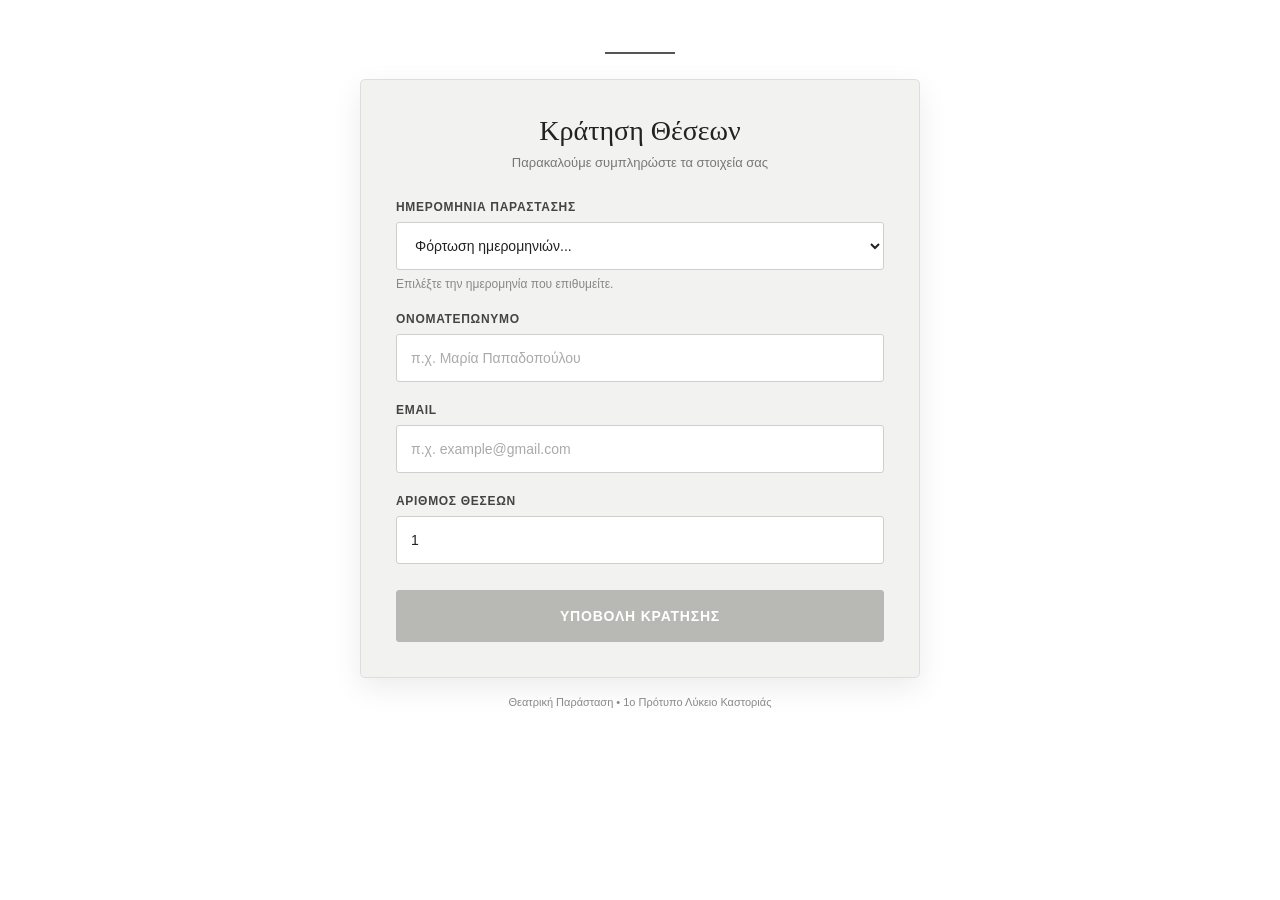
==== Index.html @ ba48df13 "Add files via upload" ====
<!DOCTYPE html>

<html lang="el">

<head>

<meta charset="UTF-8">

<meta name="viewport"
      content="width=device-width, initial-scale=1.0">

<title>Κράτηση Θέσεων</title>


<style>

* {
  box-sizing: border-box;
}


body {

  margin: 0;

  min-height: 100vh;

  font-family:
    Georgia,
    "Times New Roman",
    serif;

  background: #ffffff;

  color: #222;

  padding: 35px 15px;

}


.page {

  width: 100%;

  max-width: 560px;

  margin: 0 auto;

}


/* =========================
   LOGO
   ========================= */

.header {

  text-align: center;

  margin-bottom: 25px;

}


.logo {

  display: block;

  width: auto;

  max-width: 330px;

  max-height: 170px;

  margin: 0 auto 12px auto;

  object-fit: contain;

}


.header-line {

  width: 70px;

  height: 2px;

  background: #555;

  margin: 17px auto 0 auto;

}


/* =========================
   CARD
   ========================= */

.card {

  background: #f2f2f0;

  border: 1px solid #dededb;

  border-radius: 5px;

  padding: 35px;

  box-shadow:
    0 10px 30px rgba(0,0,0,0.08);

}


/* =========================
   TITLE
   ========================= */

h1 {

  text-align: center;

  font-size: 28px;

  font-weight: normal;

  margin: 0 0 8px 0;

  color: #222;

}


.subtitle {

  text-align: center;

  font-family: Arial, sans-serif;

  font-size: 13px;

  color: #777;

  margin-bottom: 30px;

}


/* =========================
   FORM
   ========================= */

.form-group {

  margin-bottom: 21px;

}


label {

  display: block;

  font-family: Arial, sans-serif;

  font-size: 12px;

  font-weight: bold;

  letter-spacing: 0.7px;

  text-transform: uppercase;

  color: #444;

  margin-bottom: 8px;

}


input,
select {

  width: 100%;

  height: 48px;

  padding: 0 14px;

  border: 1px solid #cfcfcb;

  border-radius: 3px;

  background: #ffffff;

  color: #222;

  font-family: Arial, sans-serif;

  font-size: 14px;

  outline: none;

}


input:focus,
select:focus {

  border-color: #555;

  box-shadow:
    0 0 0 2px rgba(0,0,0,0.05);

}


input::placeholder {

  color: #aaa;

}


.availability-note {

  font-family: Arial, sans-serif;

  font-size: 12px;

  color: #888;

  margin-top: 7px;

}


/* =========================
   BUTTON
   ========================= */

button {

  width: 100%;

  height: 52px;

  margin-top: 5px;

  border: 1px solid #222;

  border-radius: 3px;

  background: #222;

  color: white;

  font-family: Arial, sans-serif;

  font-size: 14px;

  font-weight: bold;

  letter-spacing: 0.8px;

  cursor: pointer;

}


button:disabled {

  background: #b8b8b5;

  border-color: #b8b8b5;

  cursor: not-allowed;

}


/* =========================
   MESSAGE
   ========================= */

#message {

  margin-top: 20px;

  padding: 15px;

  display: none;

  text-align: center;

  border-radius: 3px;

  font-family: Arial, sans-serif;

  font-size: 13px;

  line-height: 1.5;

}


.success {

  background: #f0f5f0;

  color: #315b35;

  border: 1px solid #c9d8c9;

}


.error {

  background: #f8eeee;

  color: #7b3030;

  border: 1px solid #e2c4c4;

}


/* =========================
   FOOTER
   ========================= */

.footer {

  text-align: center;

  font-family: Arial, sans-serif;

  font-size: 11px;

  color: #888;

  margin-top: 18px;

}


/* =========================
   MOBILE
   ========================= */

@media (max-width: 600px) {

  body {

    padding: 20px 12px;

  }


  .logo {

    max-width: 280px;

    max-height: 140px;

  }


  .card {

    padding: 27px 20px 25px 20px;

  }


  h1 {

    font-size: 24px;

  }

}

</style>

</head>


<body>


<div class="page">


  <div class="header">

    <!--
    ΒΑΛΕ ΕΔΩ ΤΟ LINK ΤΟΥ LOGO ΣΟΥ

    Παράδειγμα:

    <img class="logo"
         src="https://...."
         alt="1ο Πρότυπο Λύκειο Καστοριάς">
    -->

    <div class="header-line"></div>

  </div>


  <div class="card">


    <h1>
      Κράτηση Θέσεων
    </h1>


    <div class="subtitle">
      Παρακαλούμε συμπληρώστε τα στοιχεία σας
    </div>


    <form id="bookingForm">


      <!-- ΗΜΕΡΟΜΗΝΙΑ -->

      <div class="form-group">

        <label for="dateSelect">
          Ημερομηνία Παράστασης
        </label>


        <select
          id="dateSelect"
          required
        >

          <option value="">
            Φόρτωση ημερομηνιών...
          </option>

        </select>


        <div class="availability-note">
          Επιλέξτε την ημερομηνία που επιθυμείτε.
        </div>

      </div>


      <!-- ΟΝΟΜΑ -->

      <div class="form-group">

        <label for="name">
          Ονοματεπώνυμο
        </label>


        <input
          type="text"
          id="name"
          required
          placeholder="π.χ. Μαρία Παπαδοπούλου"
        >

      </div>


      <!-- EMAIL -->

      <div class="form-group">

        <label for="email">
          Email
        </label>


        <input
          type="email"
          id="email"
          required
          placeholder="π.χ. example@gmail.com"
        >

      </div>


      <!-- ΘΕΣΕΙΣ -->

      <div class="form-group">

        <label for="seats">
          Αριθμός Θέσεων
        </label>


        <input
          type="number"
          id="seats"
          min="1"
          max="10"
          value="1"
          required
        >

      </div>


      <button
        type="submit"
        id="submitBtn"
        disabled
      >
        ΥΠΟΒΟΛΗ ΚΡΑΤΗΣΗΣ
      </button>


    </form>


    <div id="message"></div>


  </div>


  <div class="footer">

    Θεατρική Παράσταση •
    1ο Πρότυπο Λύκειο Καστοριάς

  </div>


</div>


<script>


// =====================================================
// ELEMENTS
// =====================================================

const dateSelect =
  document.getElementById(
    "dateSelect"
  );

const submitBtn =
  document.getElementById(
    "submitBtn"
  );

const bookingForm =
  document.getElementById(
    "bookingForm"
  );

const messageDiv =
  document.getElementById(
    "message"
  );

const seatsInput =
  document.getElementById(
    "seats"
  );

const nameInput =
  document.getElementById(
    "name"
  );

const emailInput =
  document.getElementById(
    "email"
  );


let availableSeatsByDate = {};

let bookingInProgress = false;


// =====================================================
// MESSAGE
// =====================================================

function showMessage(
  message,
  type
) {

  messageDiv.textContent =
    message;

  messageDiv.className =
    type;

  messageDiv.style.display =
    "block";

}


function hideMessage() {

  messageDiv.style.display =
    "none";

}


// =====================================================
// LOAD DATES
// =====================================================

function loadDates() {

  dateSelect.innerHTML =
    '<option value="">Φόρτωση ημερομηνιών...</option>';

  submitBtn.disabled = true;

  hideMessage();


  google.script.run

    .withSuccessHandler(
      function(data) {

        console.log(
          "ΗΜΕΡΟΜΗΝΙΕΣ:",
          data
        );

        renderDates(
          data
        );

      }
    )

    .withFailureHandler(
      function(error) {

        console.error(
          error
        );

        dateSelect.innerHTML =
          '<option value="">Αποτυχία φόρτωσης</option>';

        showMessage(
          "Δεν ήταν δυνατή η φόρτωση των ημερομηνιών.",
          "error"
        );

      }
    )

    .getAvailableDatesData();

}


// =====================================================
// RENDER DATES
// =====================================================

function renderDates(
  dates
) {

  dateSelect.innerHTML =
    '<option value="">-- Επιλέξτε ημερομηνία --</option>';

  availableSeatsByDate = {};

  let hasAvailable = false;


  if (
    !Array.isArray(dates)
  ) {

    showMessage(
      "Το σύστημα επέστρεψε μη έγκυρα δεδομένα.",
      "error"
    );

    return;

  }


  dates.forEach(
    function(item) {

      const date =
        String(
          item.dateName
        ).trim();

      const available =
        Number(
          item.availableSeats
        ) || 0;


      availableSeatsByDate[date] =
        available;


      const option =
        document.createElement(
          "option"
        );


      option.value =
        date;


      const parts =
        date.split("-");


      let displayDate =
        date;


      if (
        parts.length === 3
      ) {

        displayDate =
          parts[2] +
          "/" +
          parts[1] +
          "/" +
          parts[0];

      }


      if (
        available > 0
      ) {

        option.textContent =
          displayDate +
          " — " +
          available +
          " διαθέσιμες θέσεις";

        hasAvailable = true;

      } else {

        option.textContent =
          displayDate +
          " — ΕΞΑΝΤΛΗΘΗΚΕ";

        option.disabled =
          true;

      }


      dateSelect.appendChild(
        option
      );

    }
  );


  submitBtn.disabled =
    !hasAvailable;


  if (
    !hasAvailable
  ) {

    showMessage(
      "Δεν υπάρχουν διαθέσιμες θέσεις.",
      "error"
    );

  }

}


// =====================================================
// DATE CHANGE
// =====================================================

dateSelect.addEventListener(
  "change",
  function() {

    hideMessage();


    const selectedDate =
      dateSelect.value;


    if (
      !selectedDate
    ) {

      submitBtn.disabled =
        true;

      seatsInput.max =
        10;

      return;

    }


    const available =
      availableSeatsByDate[
        selectedDate
      ] || 0;


    seatsInput.max =
      Math.min(
        available,
        10
      );


    if (
      Number(
        seatsInput.value
      ) > available
    ) {

      seatsInput.value =
        1;

    }


    submitBtn.disabled =
      available <= 0;

  }
);


// =====================================================
// SEATS CHECK
// =====================================================

seatsInput.addEventListener(
  "input",
  function() {

    const selectedDate =
      dateSelect.value;


    if (
      !selectedDate
    ) {

      return;

    }


    const available =
      availableSeatsByDate[
        selectedDate
      ] || 0;


    const requested =
      parseInt(
        seatsInput.value,
        10
      ) || 0;


    if (
      requested > available
    ) {

      showMessage(

        "Δεν υπάρχουν αρκετές διαθέσιμες θέσεις. Απομένουν μόνο " +
        available +
        " θέσεις.",

        "error"

      );

    } else {

      hideMessage();

    }

  }
);


// =====================================================
// SUBMIT
// =====================================================

bookingForm.addEventListener(
  "submit",
  function(e) {

    e.preventDefault();


    if (
      bookingInProgress
    ) {

      return;

    }


    const dateName =
      dateSelect.value.trim();


    const name =
      nameInput.value.trim();


    const email =
      emailInput.value.trim();


    const seats =
      parseInt(
        seatsInput.value,
        10
      );


    if (
      !dateName ||
      !name ||
      !email ||
      !seats ||
      seats <= 0
    ) {

      showMessage(
        "Παρακαλώ συμπληρώστε όλα τα πεδία.",
        "error"
      );

      return;

    }


    const available =
      availableSeatsByDate[
        dateName
      ] || 0;


    if (
      seats > available
    ) {

      showMessage(

        available > 0

          ? "Δεν υπάρχουν αρκετές διαθέσιμες θέσεις. Απομένουν μόνο " +
            available +
            " θέσεις."

          : "Η παράσταση για αυτή την ημερομηνία έχει εξαντληθεί.",

        "error"

      );

      return;

    }


    // -----------------------------------------------
    // LOCK
    // -----------------------------------------------

    bookingInProgress =
      true;

    submitBtn.disabled =
      true;

    submitBtn.textContent =
      "ΑΠΟΣΤΟΛΗ ΚΡΑΤΗΣΗΣ...";

    hideMessage();


    // -----------------------------------------------
    // ΑΠΟΣΤΟΛΗ ΣΤΟ APPS SCRIPT
    // -----------------------------------------------

    google.script.run

      .withSuccessHandler(
        function(result) {

          console.log(
            "ΑΠΑΝΤΗΣΗ:",
            result
          );


          bookingInProgress =
            false;


          if (
            result &&
            result.success === true
          ) {

            showMessage(
              "✓ " +
              result.message,
              "success"
            );


            bookingForm.reset();


            seatsInput.value =
              1;

            seatsInput.max =
              10;


            submitBtn.disabled =
              true;

            submitBtn.textContent =
              "ΥΠΟΒΟΛΗ ΚΡΑΤΗΣΗΣ";


            // Ξαναφόρτωση θέσεων

            setTimeout(
              function() {

                loadDates();

              },
              500
            );


          } else {

            submitBtn.disabled =
              false;

            submitBtn.textContent =
              "ΥΠΟΒΟΛΗ ΚΡΑΤΗΣΗΣ";


            showMessage(

              result &&
              result.message

                ? result.message

                : "Η κράτηση δεν ολοκληρώθηκε.",

              "error"

            );

          }

        }
      )

      .withFailureHandler(
        function(error) {

          console.error(
            error
          );


          bookingInProgress =
            false;


          submitBtn.disabled =
            false;

          submitBtn.textContent =
            "ΥΠΟΒΟΛΗ ΚΡΑΤΗΣΗΣ";


          showMessage(
            "Δεν ήταν δυνατή η επικοινωνία με το σύστημα.",
            "error"
          );

        }
      )

      .processBooking({

        dateName:
          dateName,

        name:
          name,

        email:
          email,

        seats:
          seats

      });

  }
);


// =====================================================
// START
// =====================================================

loadDates();

</script>


</body>

</html>
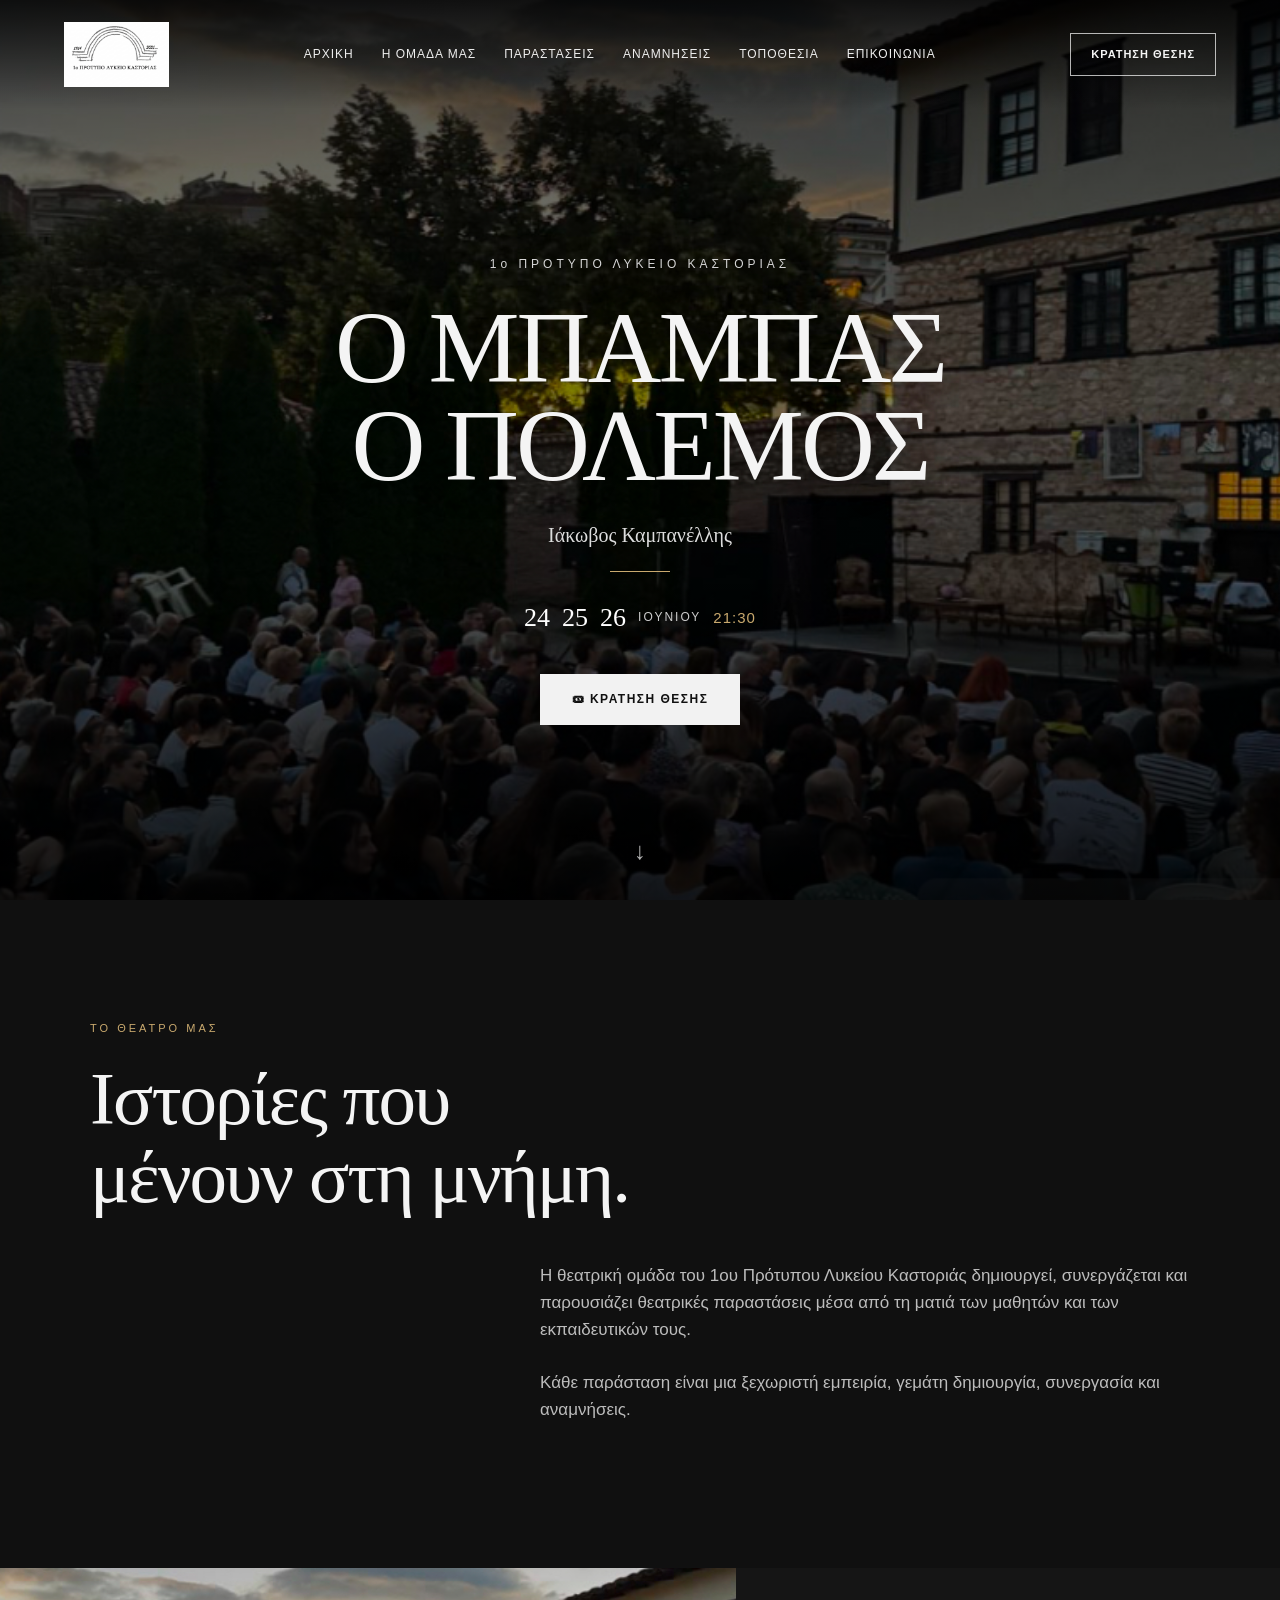
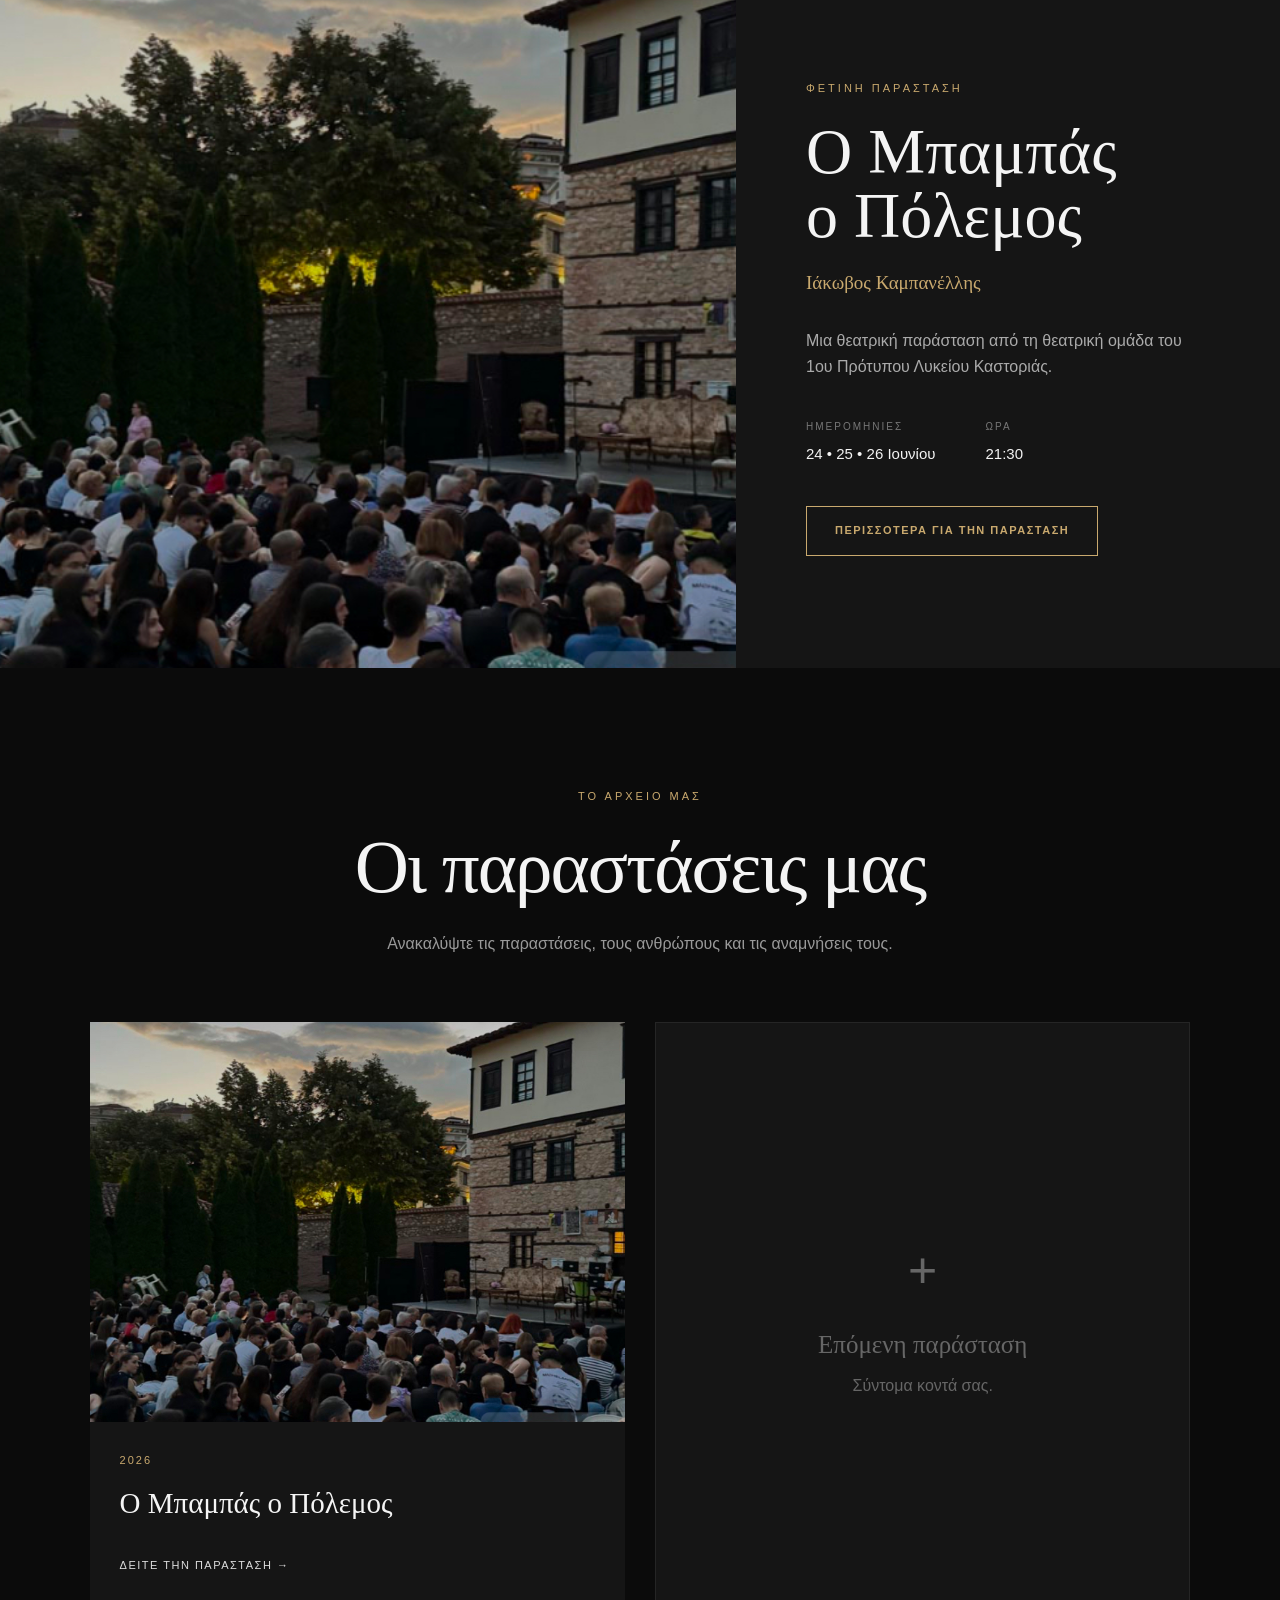
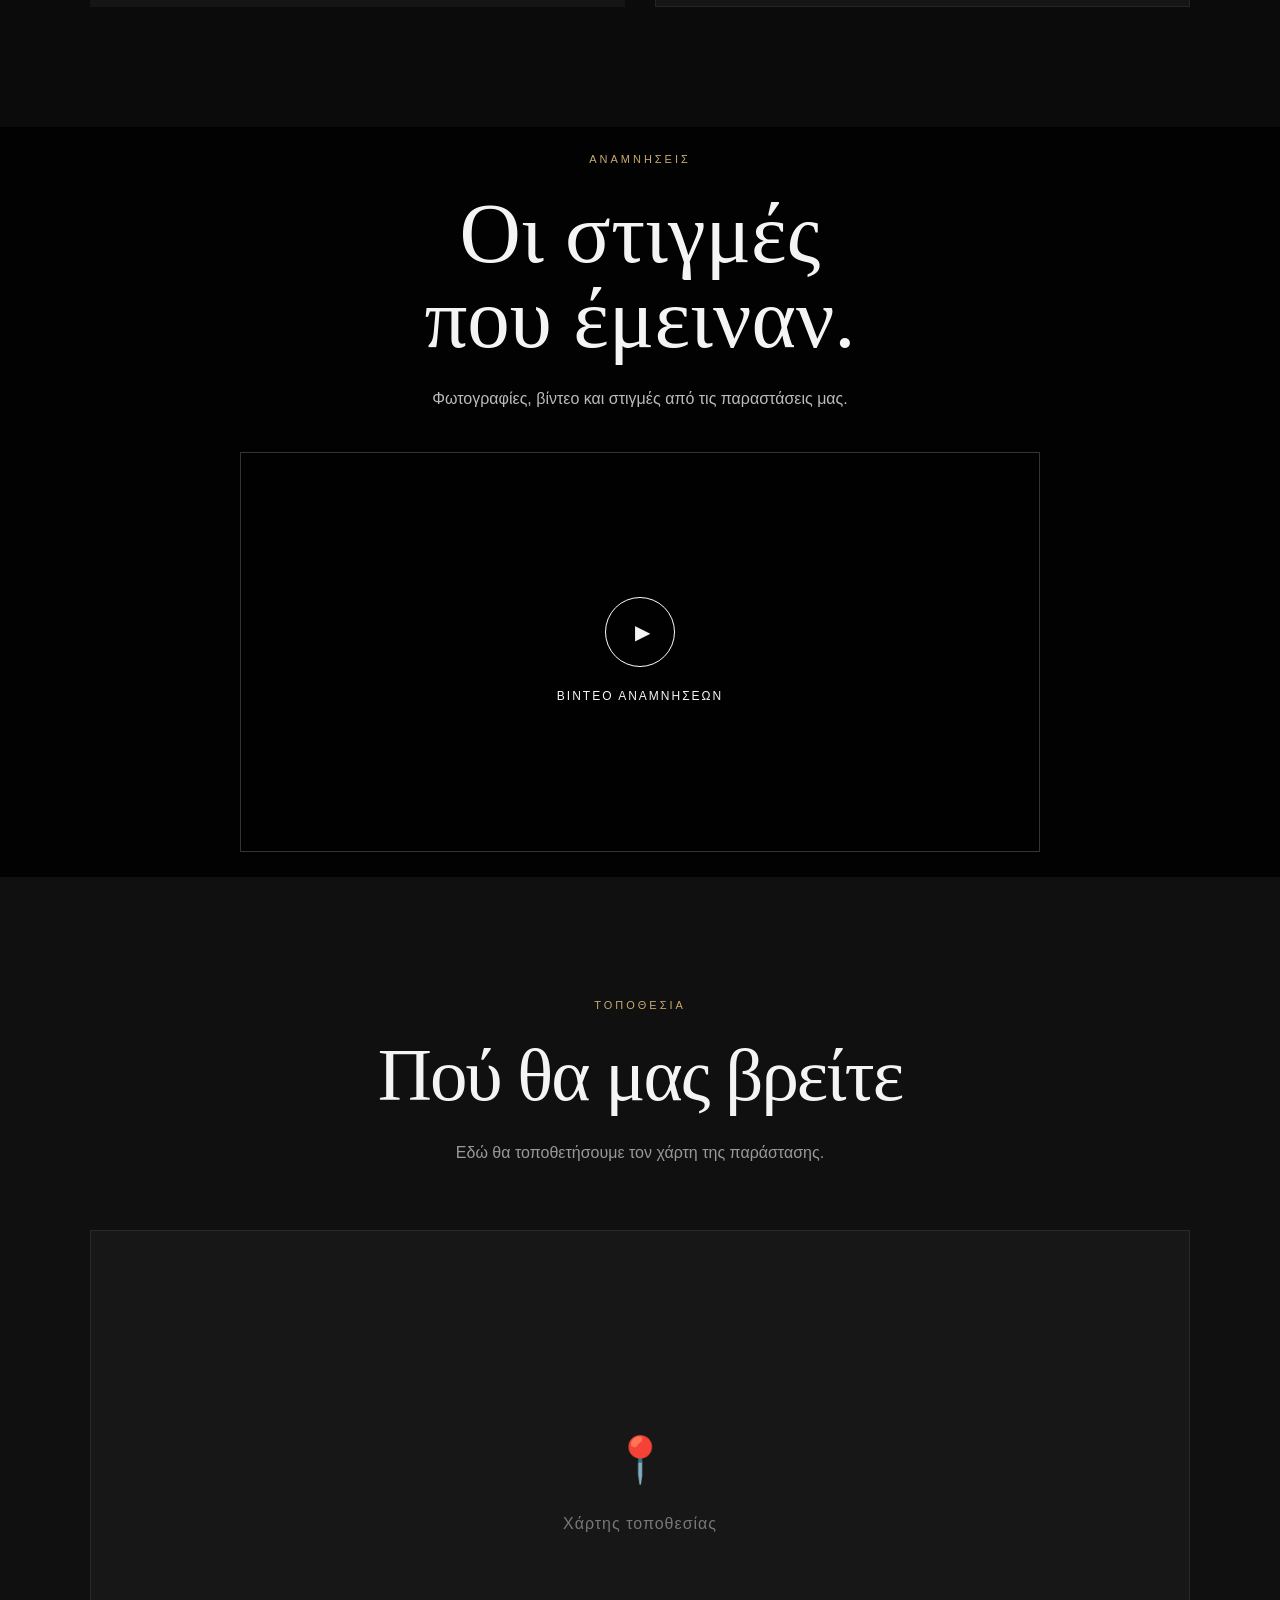
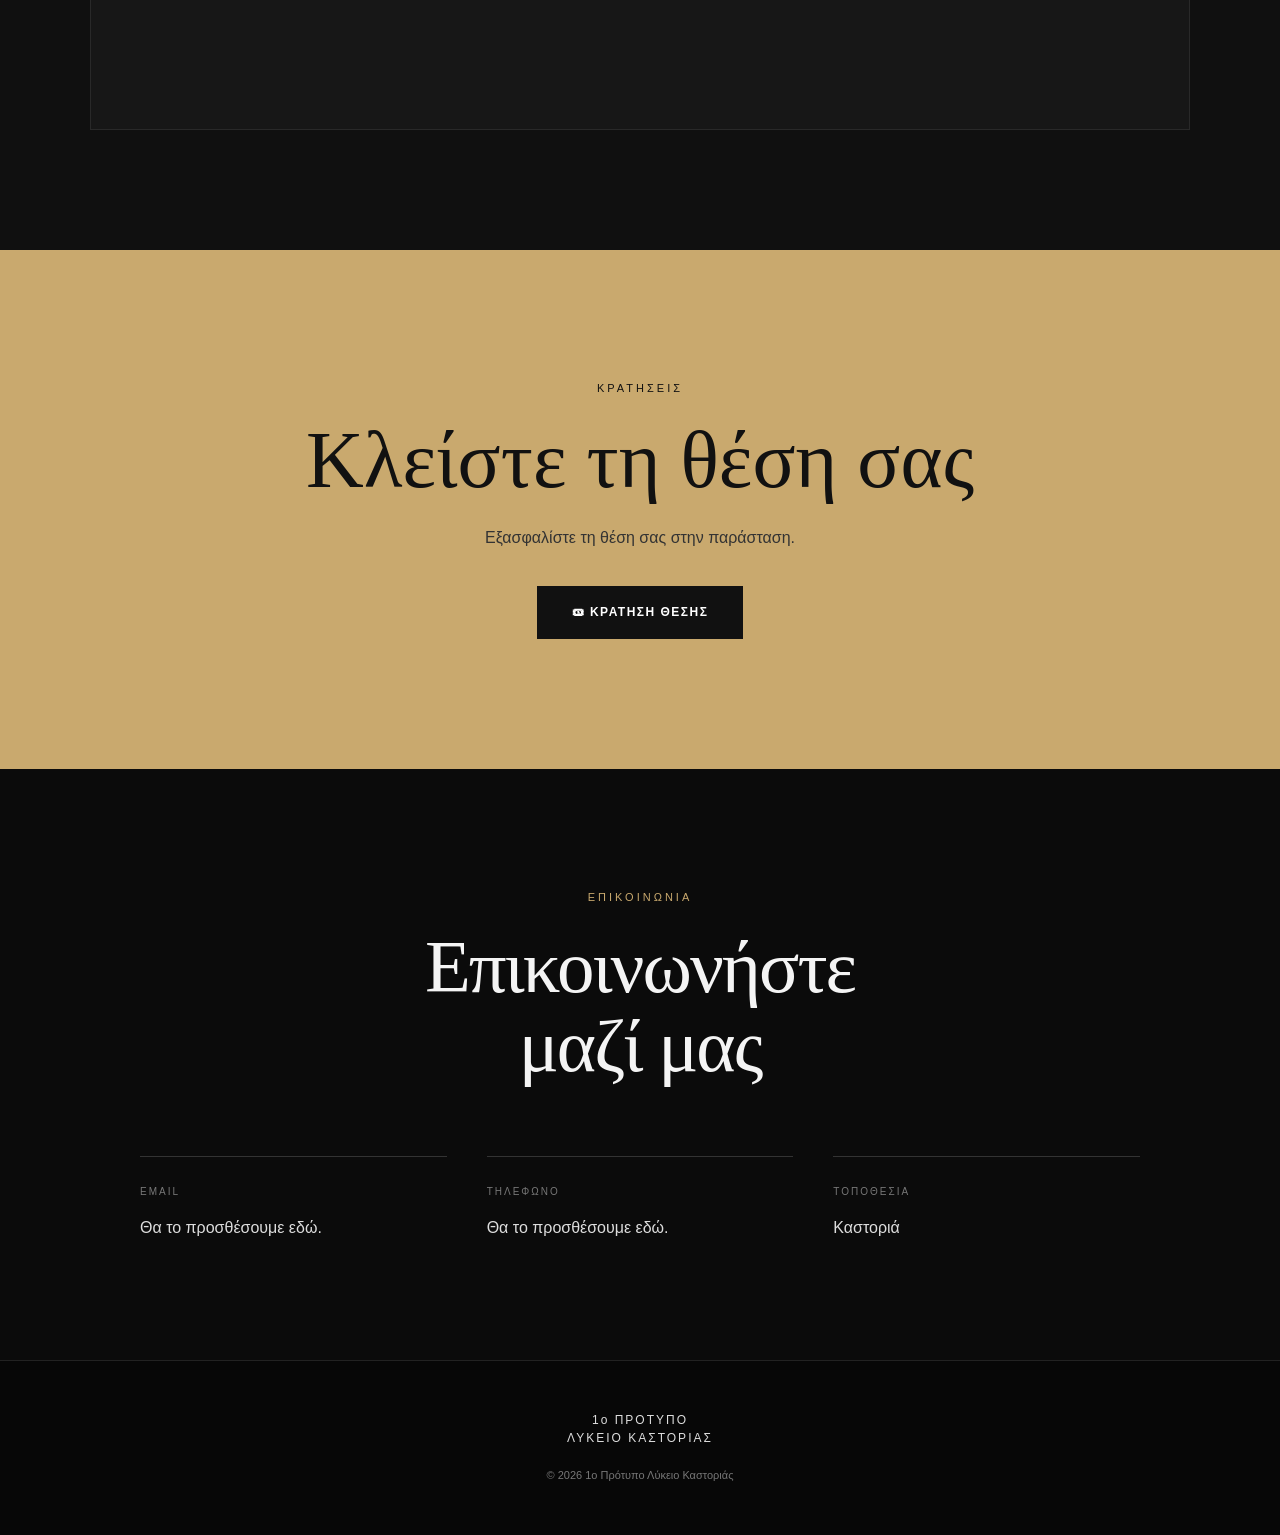
==== commit a7999065: "Update Index.html" ====
--- a/Index.html
+++ b/Index.html
@@ -1,389 +1,22 @@
 <!DOCTYPE html>
-
 <html lang="el">
 
 <head>
 
-<meta charset="UTF-8">
-
-<meta name="viewport"
-      content="width=device-width, initial-scale=1.0">
-
-<title>Κράτηση Θέσεων</title>
-
-
-<style>
-
-* {
-  box-sizing: border-box;
-}
-
-
-body {
-
-  margin: 0;
-
-  min-height: 100vh;
-
-  font-family:
-    Georgia,
-    "Times New Roman",
-    serif;
-
-  background: #ffffff;
-
-  color: #222;
-
-  padding: 35px 15px;
-
-}
-
-
-.page {
-
-  width: 100%;
-
-  max-width: 560px;
-
-  margin: 0 auto;
-
-}
-
-
-/* =========================
-   LOGO
-   ========================= */
-
-.header {
-
-  text-align: center;
-
-  margin-bottom: 25px;
-
-}
-
-
-.logo {
-
-  display: block;
-
-  width: auto;
-
-  max-width: 330px;
-
-  max-height: 170px;
-
-  margin: 0 auto 12px auto;
-
-  object-fit: contain;
-
-}
-
-
-.header-line {
-
-  width: 70px;
-
-  height: 2px;
-
-  background: #555;
-
-  margin: 17px auto 0 auto;
-
-}
-
-
-/* =========================
-   CARD
-   ========================= */
-
-.card {
-
-  background: #f2f2f0;
-
-  border: 1px solid #dededb;
-
-  border-radius: 5px;
-
-  padding: 35px;
-
-  box-shadow:
-    0 10px 30px rgba(0,0,0,0.08);
-
-}
-
-
-/* =========================
-   TITLE
-   ========================= */
-
-h1 {
-
-  text-align: center;
-
-  font-size: 28px;
-
-  font-weight: normal;
-
-  margin: 0 0 8px 0;
-
-  color: #222;
-
-}
-
-
-.subtitle {
-
-  text-align: center;
-
-  font-family: Arial, sans-serif;
-
-  font-size: 13px;
-
-  color: #777;
-
-  margin-bottom: 30px;
-
-}
-
-
-/* =========================
-   FORM
-   ========================= */
-
-.form-group {
-
-  margin-bottom: 21px;
-
-}
-
-
-label {
-
-  display: block;
-
-  font-family: Arial, sans-serif;
-
-  font-size: 12px;
-
-  font-weight: bold;
-
-  letter-spacing: 0.7px;
-
-  text-transform: uppercase;
-
-  color: #444;
-
-  margin-bottom: 8px;
-
-}
-
-
-input,
-select {
-
-  width: 100%;
-
-  height: 48px;
-
-  padding: 0 14px;
-
-  border: 1px solid #cfcfcb;
-
-  border-radius: 3px;
-
-  background: #ffffff;
-
-  color: #222;
-
-  font-family: Arial, sans-serif;
-
-  font-size: 14px;
-
-  outline: none;
-
-}
-
-
-input:focus,
-select:focus {
-
-  border-color: #555;
-
-  box-shadow:
-    0 0 0 2px rgba(0,0,0,0.05);
-
-}
-
-
-input::placeholder {
-
-  color: #aaa;
-
-}
-
-
-.availability-note {
-
-  font-family: Arial, sans-serif;
-
-  font-size: 12px;
-
-  color: #888;
-
-  margin-top: 7px;
-
-}
-
-
-/* =========================
-   BUTTON
-   ========================= */
-
-button {
-
-  width: 100%;
-
-  height: 52px;
-
-  margin-top: 5px;
-
-  border: 1px solid #222;
-
-  border-radius: 3px;
-
-  background: #222;
-
-  color: white;
-
-  font-family: Arial, sans-serif;
-
-  font-size: 14px;
-
-  font-weight: bold;
-
-  letter-spacing: 0.8px;
-
-  cursor: pointer;
-
-}
-
-
-button:disabled {
-
-  background: #b8b8b5;
-
-  border-color: #b8b8b5;
-
-  cursor: not-allowed;
-
-}
-
-
-/* =========================
-   MESSAGE
-   ========================= */
-
-#message {
-
-  margin-top: 20px;
-
-  padding: 15px;
-
-  display: none;
-
-  text-align: center;
-
-  border-radius: 3px;
-
-  font-family: Arial, sans-serif;
-
-  font-size: 13px;
-
-  line-height: 1.5;
-
-}
-
-
-.success {
-
-  background: #f0f5f0;
-
-  color: #315b35;
-
-  border: 1px solid #c9d8c9;
-
-}
-
-
-.error {
-
-  background: #f8eeee;
-
-  color: #7b3030;
-
-  border: 1px solid #e2c4c4;
-
-}
-
-
-/* =========================
-   FOOTER
-   ========================= */
-
-.footer {
-
-  text-align: center;
-
-  font-family: Arial, sans-serif;
-
-  font-size: 11px;
-
-  color: #888;
-
-  margin-top: 18px;
-
-}
-
-
-/* =========================
-   MOBILE
-   ========================= */
-
-@media (max-width: 600px) {
-
-  body {
-
-    padding: 20px 12px;
-
-  }
-
-
-  .logo {
-
-    max-width: 280px;
-
-    max-height: 140px;
-
-  }
-
-
-  .card {
-
-    padding: 27px 20px 25px 20px;
-
-  }
-
-
-  h1 {
-
-    font-size: 24px;
-
-  }
-
-}
-
-</style>
+  <meta charset="UTF-8">
+
+  <meta name="viewport" content="width=device-width, initial-scale=1.0">
+
+  <meta
+    name="description"
+    content="Θεατρική ομάδα 1ου Πρότυπου Λυκείου Καστοριάς"
+  >
+
+  <title>
+    1ο Πρότυπο Λύκειο Καστοριάς | Θέατρο
+  </title>
+
+  <link rel="stylesheet" href="style.css">
 
 </head>
 
@@ -391,784 +24,783 @@
 <body>
 
 
-<div class="page">
-
-
-  <div class="header">
+<!-- =====================================================
+     NAVIGATION
+     ===================================================== -->
+
+<header class="navbar">
+
+  <div class="nav-container">
+
+
+    <!-- LOGO -->
+
+    <a href="index.html" class="logo-link">
+
+      <img
+        src="images/logo.png"
+        alt="1ο Πρότυπο Λύκειο Καστοριάς"
+        class="logo"
+      >
+
+    </a>
+
+
+    <!-- MENU -->
+
+    <nav class="nav-menu">
+
+      <a href="#home">
+        Αρχική
+      </a>
+
+      <a href="#about">
+        Η ομάδα μας
+      </a>
+
+      <a href="#performances">
+        Παραστάσεις
+      </a>
+
+      <a href="#memories">
+        Αναμνήσεις
+      </a>
+
+      <a href="#location">
+        Τοποθεσία
+      </a>
+
+      <a href="#contact">
+        Επικοινωνία
+      </a>
+
+    </nav>
+
+
+    <!-- BOOKING BUTTON -->
+
+    <a
+      href="#booking"
+      class="nav-button"
+    >
+      ΚΡΑΤΗΣΗ ΘΕΣΗΣ
+    </a>
+
+
+  </div>
+
+</header>
+
+
+
+<!-- =====================================================
+     MAIN
+     ===================================================== -->
+
+<main>
+
+
+<!-- =====================================================
+     HERO
+     ===================================================== -->
+
+<section
+  class="hero"
+  id="home"
+>
+
+
+  <div class="hero-overlay"></div>
+
+
+  <div class="hero-content">
+
+
+    <p class="hero-small">
+      1ο ΠΡΟΤΥΠΟ ΛΥΚΕΙΟ ΚΑΣΤΟΡΙΑΣ
+    </p>
+
+
+    <h1>
+
+      Ο ΜΠΑΜΠΑΣ<br>
+      Ο ΠΟΛΕΜΟΣ
+
+    </h1>
+
+
+    <p class="hero-author">
+
+      Ιάκωβος Καμπανέλλης
+
+    </p>
+
+
+    <div class="hero-line"></div>
+
+
+    <!-- DATES -->
+
+    <div class="hero-date">
+
+
+      <span>
+        24
+      </span>
+
+
+      <span>
+        25
+      </span>
+
+
+      <span>
+        26
+      </span>
+
+
+      <small>
+        ΙΟΥΝΙΟΥ
+      </small>
+
+
+      <strong>
+        21:30
+      </strong>
+
+
+    </div>
+
+
+    <!-- BOOKING -->
+
+    <a
+      href="#booking"
+      class="hero-button"
+    >
+
+      🎟 ΚΡΑΤΗΣΗ ΘΕΣΗΣ
+
+    </a>
+
+
+  </div>
+
+
+  <div class="scroll-down">
+    ↓
+  </div>
+
+
+</section>
+
+
+
+<!-- =====================================================
+     ABOUT
+     ===================================================== -->
+
+<section
+  class="section about"
+  id="about"
+>
+
+
+  <div class="section-inner">
+
+
+    <p class="section-label">
+      ΤΟ ΘΕΑΤΡΟ ΜΑΣ
+    </p>
+
+
+    <h2>
+
+      Ιστορίες που<br>
+      μένουν στη μνήμη.
+
+    </h2>
+
+
+    <div class="about-text">
+
+
+      <p>
+
+        Η θεατρική ομάδα του
+        1ου Πρότυπου Λυκείου Καστοριάς
+        δημιουργεί, συνεργάζεται και
+        παρουσιάζει θεατρικές παραστάσεις
+        μέσα από τη ματιά των μαθητών
+        και των εκπαιδευτικών τους.
+
+      </p>
+
+
+      <p>
+
+        Κάθε παράσταση είναι μια
+        ξεχωριστή εμπειρία, γεμάτη
+        δημιουργία, συνεργασία και
+        αναμνήσεις.
+
+      </p>
+
+
+    </div>
+
+
+  </div>
+
+
+</section>
+
+
+
+<!-- =====================================================
+     FEATURED PERFORMANCE
+     ===================================================== -->
+
+<section class="featured-performance">
+
+
+  <!-- IMAGE -->
+
+  <div class="featured-image">
+
+
+    <img
+      src="images/hero.jpg"
+      alt="Ο Μπαμπάς ο Πόλεμος"
+    >
+
+
+  </div>
+
+
+
+  <!-- TEXT -->
+
+  <div class="featured-content">
+
+
+    <p class="section-label">
+      ΦΕΤΙΝΗ ΠΑΡΑΣΤΑΣΗ
+    </p>
+
+
+    <h2>
+
+      Ο Μπαμπάς<br>
+      ο Πόλεμος
+
+    </h2>
+
+
+    <p class="featured-author">
+
+      Ιάκωβος Καμπανέλλης
+
+    </p>
+
+
+    <p class="featured-description">
+
+      Μια θεατρική παράσταση
+      από τη θεατρική ομάδα του
+      1ου Πρότυπου Λυκείου Καστοριάς.
+
+    </p>
+
+
+
+    <!-- INFORMATION -->
+
+    <div class="performance-info">
+
+
+      <div>
+
+        <span>
+          ΗΜΕΡΟΜΗΝΙΕΣ
+        </span>
+
+        <strong>
+          24 • 25 • 26 Ιουνίου
+        </strong>
+
+      </div>
+
+
+      <div>
+
+        <span>
+          ΩΡΑ
+        </span>
+
+        <strong>
+          21:30
+        </strong>
+
+      </div>
+
+
+    </div>
+
+
+
+    <!-- DETAILS BUTTON -->
+
+    <a
+      href="parastaseis/o-mpampas-o-polemos.html"
+      class="dark-button"
+    >
+
+      ΠΕΡΙΣΣΟΤΕΡΑ ΓΙΑ ΤΗΝ ΠΑΡΑΣΤΑΣΗ
+
+    </a>
+
+
+  </div>
+
+
+</section>
+
+
+
+<!-- =====================================================
+     PERFORMANCES
+     ===================================================== -->
+
+<section
+  class="section performances"
+  id="performances"
+>
+
+
+  <div class="section-heading">
+
+
+    <p class="section-label">
+      ΤΟ ΑΡΧΕΙΟ ΜΑΣ
+    </p>
+
+
+    <h2>
+      Οι παραστάσεις μας
+    </h2>
+
+
+    <p>
+
+      Ανακαλύψτε τις παραστάσεις,
+      τους ανθρώπους και τις
+      αναμνήσεις τους.
+
+    </p>
+
+
+  </div>
+
+
+
+  <div class="performance-grid">
+
+
+    <!-- =================================================
+         CURRENT PERFORMANCE
+         ================================================= -->
+
+    <article class="performance-card">
+
+
+      <div class="card-image">
+
+
+        <img
+          src="images/hero.jpg"
+          alt="Ο Μπαμπάς ο Πόλεμος"
+        >
+
+
+      </div>
+
+
+
+      <div class="card-content">
+
+
+        <p>
+          2026
+        </p>
+
+
+        <h3>
+          Ο Μπαμπάς ο Πόλεμος
+        </h3>
+
+
+        <a
+          href="parastaseis/o-mpampas-o-polemos.html"
+        >
+
+          ΔΕΙΤΕ ΤΗΝ ΠΑΡΑΣΤΑΣΗ →
+
+        </a>
+
+
+      </div>
+
+
+    </article>
+
+
+
+    <!-- =================================================
+         FUTURE PERFORMANCE
+         ================================================= -->
+
+    <article
+      class="performance-card empty-card"
+    >
+
+
+      <div class="empty-content">
+
+
+        <span>
+          +
+        </span>
+
+
+        <h3>
+          Επόμενη παράσταση
+        </h3>
+
+
+        <p>
+          Σύντομα κοντά σας.
+        </p>
+
+
+      </div>
+
+
+    </article>
+
+
+  </div>
+
+
+</section>
+
+
+
+<!-- =====================================================
+     MEMORIES
+     ===================================================== -->
+
+<section
+  class="memories"
+  id="memories"
+>
+
+
+  <div class="memories-overlay"></div>
+
+
+  <div class="memories-content">
+
+
+    <p class="section-label">
+      ΑΝΑΜΝΗΣΕΙΣ
+    </p>
+
+
+    <h2>
+
+      Οι στιγμές<br>
+      που έμειναν.
+
+    </h2>
+
+
+    <p>
+
+      Φωτογραφίες, βίντεο και στιγμές
+      από τις παραστάσεις μας.
+
+    </p>
+
+
+
+    <!-- VIDEO PLACEHOLDER -->
+
+    <div class="video-placeholder">
+
+
+      <span>
+        ▶
+      </span>
+
+
+      <p>
+        Βίντεο αναμνήσεων
+      </p>
+
+
+    </div>
+
+
+  </div>
+
+
+</section>
+
+
+
+<!-- =====================================================
+     LOCATION
+     ===================================================== -->
+
+<section
+  class="section location"
+  id="location"
+>
+
+
+  <div class="section-heading">
+
+
+    <p class="section-label">
+      ΤΟΠΟΘΕΣΙΑ
+    </p>
+
+
+    <h2>
+      Πού θα μας βρείτε
+    </h2>
+
+
+    <p>
+
+      Εδώ θα τοποθετήσουμε τον
+      χάρτη της παράστασης.
+
+    </p>
+
+
+  </div>
+
+
+
+  <!-- MAP -->
+
+  <div class="map-container">
+
+
+    <div class="map-placeholder">
+
+
+      <span>
+        📍
+      </span>
+
+
+      <p>
+        Χάρτης τοποθεσίας
+      </p>
+
+
+    </div>
+
+
+  </div>
+
+
+</section>
+
+
+
+<!-- =====================================================
+     BOOKING
+     ===================================================== -->
+
+<section
+  class="booking"
+  id="booking"
+>
+
+
+  <div class="booking-content">
+
+
+    <p class="section-label">
+      ΚΡΑΤΗΣΕΙΣ
+    </p>
+
+
+    <h2>
+      Κλείστε τη θέση σας
+    </h2>
+
+
+    <p>
+
+      Εξασφαλίστε τη θέση σας
+      στην παράσταση.
+
+    </p>
+
+
 
     <!--
-    ΒΑΛΕ ΕΔΩ ΤΟ LINK ΤΟΥ LOGO ΣΟΥ
-
-    Παράδειγμα:
-
-    <img class="logo"
-         src="https://...."
-         alt="1ο Πρότυπο Λύκειο Καστοριάς">
+      ΕΔΩ ΕΙΝΑΙ ΤΟ LINK ΤΗΣ ΦΟΡΜΑΣ
+      ΠΟΥ ΕΧΟΥΜΕ ΗΔΗ ΦΤΙΑΞΕΙ
     -->
 
-    <div class="header-line"></div>
-
-  </div>
-
-
-  <div class="card">
-
-
-    <h1>
-      Κράτηση Θέσεων
-    </h1>
-
-
-    <div class="subtitle">
-      Παρακαλούμε συμπληρώστε τα στοιχεία σας
+    <a
+      href="https://kassianivasileiadi-prog.github.io/Theatro/theater.html"
+      class="booking-button"
+    >
+
+      🎟 ΚΡΑΤΗΣΗ ΘΕΣΗΣ
+
+    </a>
+
+
+  </div>
+
+
+</section>
+
+
+
+<!-- =====================================================
+     CONTACT
+     ===================================================== -->
+
+<section
+  class="section contact"
+  id="contact"
+>
+
+
+  <div class="section-heading">
+
+
+    <p class="section-label">
+      ΕΠΙΚΟΙΝΩΝΙΑ
+    </p>
+
+
+    <h2>
+
+      Επικοινωνήστε<br>
+      μαζί μας
+
+    </h2>
+
+
+  </div>
+
+
+
+  <div class="contact-grid">
+
+
+    <!-- EMAIL -->
+
+    <div>
+
+
+      <span>
+        EMAIL
+      </span>
+
+
+      <p>
+        Θα το προσθέσουμε εδώ.
+      </p>
+
+
     </div>
 
 
-    <form id="bookingForm">
-
-
-      <!-- ΗΜΕΡΟΜΗΝΙΑ -->
-
-      <div class="form-group">
-
-        <label for="dateSelect">
-          Ημερομηνία Παράστασης
-        </label>
-
-
-        <select
-          id="dateSelect"
-          required
-        >
-
-          <option value="">
-            Φόρτωση ημερομηνιών...
-          </option>
-
-        </select>
-
-
-        <div class="availability-note">
-          Επιλέξτε την ημερομηνία που επιθυμείτε.
-        </div>
-
-      </div>
-
-
-      <!-- ΟΝΟΜΑ -->
-
-      <div class="form-group">
-
-        <label for="name">
-          Ονοματεπώνυμο
-        </label>
-
-
-        <input
-          type="text"
-          id="name"
-          required
-          placeholder="π.χ. Μαρία Παπαδοπούλου"
-        >
-
-      </div>
-
-
-      <!-- EMAIL -->
-
-      <div class="form-group">
-
-        <label for="email">
-          Email
-        </label>
-
-
-        <input
-          type="email"
-          id="email"
-          required
-          placeholder="π.χ. example@gmail.com"
-        >
-
-      </div>
-
-
-      <!-- ΘΕΣΕΙΣ -->
-
-      <div class="form-group">
-
-        <label for="seats">
-          Αριθμός Θέσεων
-        </label>
-
-
-        <input
-          type="number"
-          id="seats"
-          min="1"
-          max="10"
-          value="1"
-          required
-        >
-
-      </div>
-
-
-      <button
-        type="submit"
-        id="submitBtn"
-        disabled
-      >
-        ΥΠΟΒΟΛΗ ΚΡΑΤΗΣΗΣ
-      </button>
-
-
-    </form>
-
-
-    <div id="message"></div>
-
-
-  </div>
-
-
-  <div class="footer">
-
-    Θεατρική Παράσταση •
-    1ο Πρότυπο Λύκειο Καστοριάς
-
-  </div>
-
-
-</div>
-
-
-<script>
-
-
-// =====================================================
-// ELEMENTS
-// =====================================================
-
-const dateSelect =
-  document.getElementById(
-    "dateSelect"
-  );
-
-const submitBtn =
-  document.getElementById(
-    "submitBtn"
-  );
-
-const bookingForm =
-  document.getElementById(
-    "bookingForm"
-  );
-
-const messageDiv =
-  document.getElementById(
-    "message"
-  );
-
-const seatsInput =
-  document.getElementById(
-    "seats"
-  );
-
-const nameInput =
-  document.getElementById(
-    "name"
-  );
-
-const emailInput =
-  document.getElementById(
-    "email"
-  );
-
-
-let availableSeatsByDate = {};
-
-let bookingInProgress = false;
-
-
-// =====================================================
-// MESSAGE
-// =====================================================
-
-function showMessage(
-  message,
-  type
-) {
-
-  messageDiv.textContent =
-    message;
-
-  messageDiv.className =
-    type;
-
-  messageDiv.style.display =
-    "block";
-
-}
-
-
-function hideMessage() {
-
-  messageDiv.style.display =
-    "none";
-
-}
-
-
-// =====================================================
-// LOAD DATES
-// =====================================================
-
-function loadDates() {
-
-  dateSelect.innerHTML =
-    '<option value="">Φόρτωση ημερομηνιών...</option>';
-
-  submitBtn.disabled = true;
-
-  hideMessage();
-
-
-  google.script.run
-
-    .withSuccessHandler(
-      function(data) {
-
-        console.log(
-          "ΗΜΕΡΟΜΗΝΙΕΣ:",
-          data
-        );
-
-        renderDates(
-          data
-        );
-
-      }
-    )
-
-    .withFailureHandler(
-      function(error) {
-
-        console.error(
-          error
-        );
-
-        dateSelect.innerHTML =
-          '<option value="">Αποτυχία φόρτωσης</option>';
-
-        showMessage(
-          "Δεν ήταν δυνατή η φόρτωση των ημερομηνιών.",
-          "error"
-        );
-
-      }
-    )
-
-    .getAvailableDatesData();
-
-}
-
-
-// =====================================================
-// RENDER DATES
-// =====================================================
-
-function renderDates(
-  dates
-) {
-
-  dateSelect.innerHTML =
-    '<option value="">-- Επιλέξτε ημερομηνία --</option>';
-
-  availableSeatsByDate = {};
-
-  let hasAvailable = false;
-
-
-  if (
-    !Array.isArray(dates)
-  ) {
-
-    showMessage(
-      "Το σύστημα επέστρεψε μη έγκυρα δεδομένα.",
-      "error"
-    );
-
-    return;
-
-  }
-
-
-  dates.forEach(
-    function(item) {
-
-      const date =
-        String(
-          item.dateName
-        ).trim();
-
-      const available =
-        Number(
-          item.availableSeats
-        ) || 0;
-
-
-      availableSeatsByDate[date] =
-        available;
-
-
-      const option =
-        document.createElement(
-          "option"
-        );
-
-
-      option.value =
-        date;
-
-
-      const parts =
-        date.split("-");
-
-
-      let displayDate =
-        date;
-
-
-      if (
-        parts.length === 3
-      ) {
-
-        displayDate =
-          parts[2] +
-          "/" +
-          parts[1] +
-          "/" +
-          parts[0];
-
-      }
-
-
-      if (
-        available > 0
-      ) {
-
-        option.textContent =
-          displayDate +
-          " — " +
-          available +
-          " διαθέσιμες θέσεις";
-
-        hasAvailable = true;
-
-      } else {
-
-        option.textContent =
-          displayDate +
-          " — ΕΞΑΝΤΛΗΘΗΚΕ";
-
-        option.disabled =
-          true;
-
-      }
-
-
-      dateSelect.appendChild(
-        option
-      );
-
-    }
-  );
-
-
-  submitBtn.disabled =
-    !hasAvailable;
-
-
-  if (
-    !hasAvailable
-  ) {
-
-    showMessage(
-      "Δεν υπάρχουν διαθέσιμες θέσεις.",
-      "error"
-    );
-
-  }
-
-}
-
-
-// =====================================================
-// DATE CHANGE
-// =====================================================
-
-dateSelect.addEventListener(
-  "change",
-  function() {
-
-    hideMessage();
-
-
-    const selectedDate =
-      dateSelect.value;
-
-
-    if (
-      !selectedDate
-    ) {
-
-      submitBtn.disabled =
-        true;
-
-      seatsInput.max =
-        10;
-
-      return;
-
-    }
-
-
-    const available =
-      availableSeatsByDate[
-        selectedDate
-      ] || 0;
-
-
-    seatsInput.max =
-      Math.min(
-        available,
-        10
-      );
-
-
-    if (
-      Number(
-        seatsInput.value
-      ) > available
-    ) {
-
-      seatsInput.value =
-        1;
-
-    }
-
-
-    submitBtn.disabled =
-      available <= 0;
-
-  }
-);
-
-
-// =====================================================
-// SEATS CHECK
-// =====================================================
-
-seatsInput.addEventListener(
-  "input",
-  function() {
-
-    const selectedDate =
-      dateSelect.value;
-
-
-    if (
-      !selectedDate
-    ) {
-
-      return;
-
-    }
-
-
-    const available =
-      availableSeatsByDate[
-        selectedDate
-      ] || 0;
-
-
-    const requested =
-      parseInt(
-        seatsInput.value,
-        10
-      ) || 0;
-
-
-    if (
-      requested > available
-    ) {
-
-      showMessage(
-
-        "Δεν υπάρχουν αρκετές διαθέσιμες θέσεις. Απομένουν μόνο " +
-        available +
-        " θέσεις.",
-
-        "error"
-
-      );
-
-    } else {
-
-      hideMessage();
-
-    }
-
-  }
-);
-
-
-// =====================================================
-// SUBMIT
-// =====================================================
-
-bookingForm.addEventListener(
-  "submit",
-  function(e) {
-
-    e.preventDefault();
-
-
-    if (
-      bookingInProgress
-    ) {
-
-      return;
-
-    }
-
-
-    const dateName =
-      dateSelect.value.trim();
-
-
-    const name =
-      nameInput.value.trim();
-
-
-    const email =
-      emailInput.value.trim();
-
-
-    const seats =
-      parseInt(
-        seatsInput.value,
-        10
-      );
-
-
-    if (
-      !dateName ||
-      !name ||
-      !email ||
-      !seats ||
-      seats <= 0
-    ) {
-
-      showMessage(
-        "Παρακαλώ συμπληρώστε όλα τα πεδία.",
-        "error"
-      );
-
-      return;
-
-    }
-
-
-    const available =
-      availableSeatsByDate[
-        dateName
-      ] || 0;
-
-
-    if (
-      seats > available
-    ) {
-
-      showMessage(
-
-        available > 0
-
-          ? "Δεν υπάρχουν αρκετές διαθέσιμες θέσεις. Απομένουν μόνο " +
-            available +
-            " θέσεις."
-
-          : "Η παράσταση για αυτή την ημερομηνία έχει εξαντληθεί.",
-
-        "error"
-
-      );
-
-      return;
-
-    }
-
-
-    // -----------------------------------------------
-    // LOCK
-    // -----------------------------------------------
-
-    bookingInProgress =
-      true;
-
-    submitBtn.disabled =
-      true;
-
-    submitBtn.textContent =
-      "ΑΠΟΣΤΟΛΗ ΚΡΑΤΗΣΗΣ...";
-
-    hideMessage();
-
-
-    // -----------------------------------------------
-    // ΑΠΟΣΤΟΛΗ ΣΤΟ APPS SCRIPT
-    // -----------------------------------------------
-
-    google.script.run
-
-      .withSuccessHandler(
-        function(result) {
-
-          console.log(
-            "ΑΠΑΝΤΗΣΗ:",
-            result
-          );
-
-
-          bookingInProgress =
-            false;
-
-
-          if (
-            result &&
-            result.success === true
-          ) {
-
-            showMessage(
-              "✓ " +
-              result.message,
-              "success"
-            );
-
-
-            bookingForm.reset();
-
-
-            seatsInput.value =
-              1;
-
-            seatsInput.max =
-              10;
-
-
-            submitBtn.disabled =
-              true;
-
-            submitBtn.textContent =
-              "ΥΠΟΒΟΛΗ ΚΡΑΤΗΣΗΣ";
-
-
-            // Ξαναφόρτωση θέσεων
-
-            setTimeout(
-              function() {
-
-                loadDates();
-
-              },
-              500
-            );
-
-
-          } else {
-
-            submitBtn.disabled =
-              false;
-
-            submitBtn.textContent =
-              "ΥΠΟΒΟΛΗ ΚΡΑΤΗΣΗΣ";
-
-
-            showMessage(
-
-              result &&
-              result.message
-
-                ? result.message
-
-                : "Η κράτηση δεν ολοκληρώθηκε.",
-
-              "error"
-
-            );
-
-          }
-
-        }
-      )
-
-      .withFailureHandler(
-        function(error) {
-
-          console.error(
-            error
-          );
-
-
-          bookingInProgress =
-            false;
-
-
-          submitBtn.disabled =
-            false;
-
-          submitBtn.textContent =
-            "ΥΠΟΒΟΛΗ ΚΡΑΤΗΣΗΣ";
-
-
-          showMessage(
-            "Δεν ήταν δυνατή η επικοινωνία με το σύστημα.",
-            "error"
-          );
-
-        }
-      )
-
-      .processBooking({
-
-        dateName:
-          dateName,
-
-        name:
-          name,
-
-        email:
-          email,
-
-        seats:
-          seats
-
-      });
-
-  }
-);
-
-
-// =====================================================
-// START
-// =====================================================
-
-loadDates();
-
-</script>
+
+    <!-- PHONE -->
+
+    <div>
+
+
+      <span>
+        ΤΗΛΕΦΩΝΟ
+      </span>
+
+
+      <p>
+        Θα το προσθέσουμε εδώ.
+      </p>
+
+
+    </div>
+
+
+
+    <!-- LOCATION -->
+
+    <div>
+
+
+      <span>
+        ΤΟΠΟΘΕΣΙΑ
+      </span>
+
+
+      <p>
+        Καστοριά
+      </p>
+
+
+    </div>
+
+
+  </div>
+
+
+</section>
+
+
+</main>
+
+
+
+<!-- =====================================================
+     FOOTER
+     ===================================================== -->
+
+<footer>
+
+
+  <div class="footer-logo">
+
+    1ο ΠΡΟΤΥΠΟ<br>
+    ΛΥΚΕΙΟ ΚΑΣΤΟΡΙΑΣ
+
+  </div>
+
+
+  <p>
+
+    © 2026 1ο Πρότυπο Λύκειο Καστοριάς
+
+  </p>
+
+
+</footer>
+
 
 
 </body>
 
-</html>+</html>
--- a/style.css
+++ b/style.css
@@ -0,0 +1,1102 @@
+/* =====================================================
+   ΒΑΣΙΚΑ
+   ===================================================== */
+
+* {
+  margin: 0;
+  padding: 0;
+  box-sizing: border-box;
+}
+
+html {
+  scroll-behavior: smooth;
+}
+
+body {
+  font-family: Arial, Helvetica, sans-serif;
+  background: #0b0b0b;
+  color: #f4f4f4;
+  line-height: 1.6;
+}
+
+a {
+  color: inherit;
+  text-decoration: none;
+}
+
+img {
+  display: block;
+  width: 100%;
+}
+
+section {
+  position: relative;
+}
+
+
+/* =====================================================
+   NAVIGATION
+   ===================================================== */
+
+.navbar {
+  position: absolute;
+  top: 0;
+  left: 0;
+  width: 100%;
+  z-index: 100;
+  padding: 22px 5%;
+  background: linear-gradient(
+    to bottom,
+    rgba(0,0,0,0.75),
+    transparent
+  );
+}
+
+.nav-container {
+  max-width: 1400px;
+  margin: auto;
+
+  display: flex;
+  align-items: center;
+  justify-content: space-between;
+
+  gap: 30px;
+}
+
+.logo-link {
+  display: block;
+}
+
+.logo {
+  width: auto;
+  max-width: 150px;
+  max-height: 65px;
+  object-fit: contain;
+}
+
+.nav-menu {
+  display: flex;
+  align-items: center;
+  justify-content: center;
+  gap: 28px;
+  flex: 1;
+}
+
+.nav-menu a {
+  font-size: 12px;
+  letter-spacing: 1px;
+  text-transform: uppercase;
+  color: #eeeeee;
+
+  transition:
+    color 0.3s ease,
+    opacity 0.3s ease;
+}
+
+.nav-menu a:hover {
+  color: #c9a96e;
+}
+
+.nav-button {
+  padding: 12px 20px;
+
+  border: 1px solid rgba(255,255,255,0.7);
+
+  font-size: 11px;
+  font-weight: bold;
+  letter-spacing: 1px;
+
+  transition:
+    background 0.3s ease,
+    color 0.3s ease;
+}
+
+.nav-button:hover {
+  background: #ffffff;
+  color: #111111;
+}
+
+
+/* =====================================================
+   HERO
+   ===================================================== */
+
+.hero {
+  min-height: 100vh;
+
+  display: flex;
+  align-items: center;
+  justify-content: center;
+
+  background-image:
+    url("images/hero.jpg");
+
+  background-size: cover;
+  background-position: center;
+
+  overflow: hidden;
+}
+
+.hero-overlay {
+  position: absolute;
+  inset: 0;
+
+  background:
+    linear-gradient(
+      to bottom,
+      rgba(0,0,0,0.65),
+      rgba(0,0,0,0.30) 45%,
+      rgba(0,0,0,0.85)
+    );
+}
+
+.hero-content {
+  position: relative;
+  z-index: 2;
+
+  width: 90%;
+  max-width: 1000px;
+
+  text-align: center;
+
+  padding-top: 80px;
+}
+
+.hero-small {
+  font-size: 12px;
+  letter-spacing: 4px;
+  color: #d6d6d6;
+
+  margin-bottom: 25px;
+}
+
+.hero h1 {
+  font-family: Georgia, "Times New Roman", serif;
+
+  font-size: clamp(55px, 8vw, 115px);
+
+  line-height: 0.95;
+
+  font-weight: normal;
+
+  letter-spacing: -3px;
+
+  margin-bottom: 25px;
+
+  text-shadow:
+    0 5px 30px rgba(0,0,0,0.5);
+}
+
+.hero-author {
+  font-family: Georgia, "Times New Roman", serif;
+
+  font-size: 20px;
+
+  color: #dddddd;
+
+  margin-bottom: 20px;
+}
+
+.hero-line {
+  width: 60px;
+  height: 1px;
+
+  background: #c9a96e;
+
+  margin: 20px auto;
+}
+
+.hero-date {
+  display: flex;
+  align-items: center;
+  justify-content: center;
+
+  gap: 12px;
+
+  margin: 25px 0 35px;
+}
+
+.hero-date span {
+  font-family: Georgia, "Times New Roman", serif;
+
+  font-size: 26px;
+
+  color: #ffffff;
+}
+
+.hero-date small {
+  font-size: 12px;
+
+  letter-spacing: 2px;
+
+  color: #cccccc;
+}
+
+.hero-date strong {
+  font-size: 15px;
+
+  font-weight: normal;
+
+  letter-spacing: 1px;
+
+  color: #c9a96e;
+}
+
+.hero-button {
+  display: inline-block;
+
+  padding: 16px 32px;
+
+  background: #f2f2f2;
+  color: #111111;
+
+  font-size: 12px;
+  font-weight: bold;
+
+  letter-spacing: 1.5px;
+
+  transition:
+    transform 0.3s ease,
+    background 0.3s ease;
+}
+
+.hero-button:hover {
+  transform: translateY(-3px);
+
+  background: #c9a96e;
+}
+
+.scroll-down {
+  position: absolute;
+
+  bottom: 30px;
+  left: 50%;
+
+  transform: translateX(-50%);
+
+  font-size: 24px;
+
+  color: #ffffff;
+
+  opacity: 0.7;
+}
+
+
+/* =====================================================
+   ΓΕΝΙΚΑ SECTIONS
+   ===================================================== */
+
+.section {
+  padding: 120px 7%;
+}
+
+.section-inner {
+  max-width: 1100px;
+  margin: auto;
+}
+
+.section-label {
+  font-size: 11px;
+
+  letter-spacing: 3px;
+
+  color: #c9a96e;
+
+  text-transform: uppercase;
+
+  margin-bottom: 22px;
+}
+
+.section h2 {
+  font-family: Georgia, "Times New Roman", serif;
+
+  font-size: clamp(40px, 6vw, 75px);
+
+  line-height: 1.05;
+
+  font-weight: normal;
+
+  letter-spacing: -2px;
+}
+
+
+/* =====================================================
+   ABOUT
+   ===================================================== */
+
+.about {
+  background: #101010;
+}
+
+.about-text {
+  max-width: 650px;
+
+  margin-top: 45px;
+  margin-left: auto;
+}
+
+.about-text p {
+  color: #bcbcbc;
+
+  font-size: 17px;
+
+  margin-bottom: 25px;
+}
+
+
+/* =====================================================
+   FEATURED PERFORMANCE
+   ===================================================== */
+
+.featured-performance {
+  display: grid;
+
+  grid-template-columns: 1.15fr 0.85fr;
+
+  min-height: 700px;
+
+  background: #151515;
+}
+
+.featured-image {
+  min-height: 650px;
+
+  overflow: hidden;
+}
+
+.featured-image img {
+  height: 100%;
+
+  object-fit: cover;
+
+  transition: transform 0.8s ease;
+}
+
+.featured-performance:hover
+.featured-image img {
+  transform: scale(1.03);
+}
+
+.featured-content {
+  display: flex;
+
+  flex-direction: column;
+
+  justify-content: center;
+
+  padding: 70px;
+}
+
+.featured-content h2 {
+  font-family: Georgia, "Times New Roman", serif;
+
+  font-size: clamp(45px, 5vw, 75px);
+
+  line-height: 1;
+
+  font-weight: normal;
+
+  margin-bottom: 20px;
+}
+
+.featured-author {
+  color: #c9a96e;
+
+  font-family: Georgia, "Times New Roman", serif;
+
+  font-size: 19px;
+
+  margin-bottom: 30px;
+}
+
+.featured-description {
+  max-width: 500px;
+
+  color: #aaaaaa;
+
+  margin-bottom: 40px;
+}
+
+.performance-info {
+  display: flex;
+
+  gap: 50px;
+
+  margin-bottom: 40px;
+}
+
+.performance-info div {
+  display: flex;
+
+  flex-direction: column;
+
+  gap: 7px;
+}
+
+.performance-info span {
+  font-size: 10px;
+
+  letter-spacing: 2px;
+
+  color: #777777;
+}
+
+.performance-info strong {
+  font-size: 15px;
+
+  font-weight: normal;
+}
+
+.dark-button {
+  display: inline-block;
+
+  width: fit-content;
+
+  padding: 15px 28px;
+
+  border: 1px solid #c9a96e;
+
+  color: #c9a96e;
+
+  font-size: 11px;
+
+  font-weight: bold;
+
+  letter-spacing: 1.5px;
+
+  transition:
+    background 0.3s ease,
+    color 0.3s ease;
+}
+
+.dark-button:hover {
+  background: #c9a96e;
+
+  color: #111111;
+}
+
+
+/* =====================================================
+   PERFORMANCES
+   ===================================================== */
+
+.performances {
+  background: #0b0b0b;
+}
+
+.section-heading {
+  max-width: 800px;
+
+  margin: 0 auto 65px;
+
+  text-align: center;
+}
+
+.section-heading > p:last-child {
+  margin-top: 25px;
+
+  color: #999999;
+
+  font-size: 16px;
+}
+
+.performance-grid {
+  max-width: 1200px;
+
+  margin: auto;
+
+  display: grid;
+
+  grid-template-columns:
+    repeat(2, 1fr);
+
+  gap: 30px;
+}
+
+.performance-card {
+  background: #151515;
+
+  overflow: hidden;
+
+  transition:
+    transform 0.4s ease;
+}
+
+.performance-card:hover {
+  transform: translateY(-7px);
+}
+
+.card-image {
+  height: 400px;
+
+  overflow: hidden;
+}
+
+.card-image img {
+  height: 100%;
+
+  object-fit: cover;
+
+  transition: transform 0.7s ease;
+}
+
+.performance-card:hover
+.card-image img {
+  transform: scale(1.05);
+}
+
+.card-content {
+  padding: 30px;
+}
+
+.card-content > p {
+  color: #c9a96e;
+
+  font-size: 11px;
+
+  letter-spacing: 2px;
+
+  margin-bottom: 10px;
+}
+
+.card-content h3 {
+  font-family: Georgia, "Times New Roman", serif;
+
+  font-size: 29px;
+
+  font-weight: normal;
+
+  margin-bottom: 25px;
+}
+
+.card-content a {
+  font-size: 11px;
+
+  letter-spacing: 1.5px;
+
+  color: #dddddd;
+}
+
+.card-content a:hover {
+  color: #c9a96e;
+}
+
+.empty-card {
+  display: flex;
+
+  align-items: center;
+  justify-content: center;
+
+  min-height: 500px;
+
+  border: 1px solid #252525;
+}
+
+.empty-content {
+  text-align: center;
+
+  color: #666666;
+}
+
+.empty-content span {
+  display: block;
+
+  font-size: 50px;
+
+  font-weight: 200;
+
+  margin-bottom: 15px;
+}
+
+.empty-content h3 {
+  font-family: Georgia, "Times New Roman", serif;
+
+  font-size: 25px;
+
+  font-weight: normal;
+
+  margin-bottom: 8px;
+}
+
+
+/* =====================================================
+   MEMORIES
+   ===================================================== */
+
+.memories {
+  min-height: 750px;
+
+  display: flex;
+
+  align-items: center;
+
+  justify-content: center;
+
+  background-image:
+    url("images/hero.jpg");
+
+  background-size: cover;
+
+  background-position: center;
+
+  background-attachment: fixed;
+}
+
+.memories-overlay {
+  position: absolute;
+
+  inset: 0;
+
+  background:
+    rgba(0,0,0,0.78);
+}
+
+.memories-content {
+  position: relative;
+
+  z-index: 2;
+
+  width: 90%;
+
+  max-width: 900px;
+
+  text-align: center;
+}
+
+.memories h2 {
+  font-family: Georgia, "Times New Roman", serif;
+
+  font-size: clamp(45px, 7vw, 85px);
+
+  line-height: 1;
+
+  font-weight: normal;
+
+  margin-bottom: 25px;
+}
+
+.memories-content > p:not(.section-label) {
+  color: #bbbbbb;
+
+  margin-bottom: 40px;
+}
+
+.video-placeholder {
+  max-width: 800px;
+
+  height: 400px;
+
+  margin: auto;
+
+  border: 1px solid rgba(255,255,255,0.2);
+
+  background: rgba(0,0,0,0.45);
+
+  display: flex;
+
+  flex-direction: column;
+
+  align-items: center;
+
+  justify-content: center;
+
+  backdrop-filter: blur(5px);
+}
+
+.video-placeholder span {
+  width: 70px;
+  height: 70px;
+
+  border: 1px solid #ffffff;
+
+  border-radius: 50%;
+
+  display: flex;
+
+  align-items: center;
+  justify-content: center;
+
+  font-size: 20px;
+
+  padding-left: 4px;
+
+  margin-bottom: 20px;
+}
+
+.video-placeholder p {
+  font-size: 12px;
+
+  letter-spacing: 2px;
+
+  text-transform: uppercase;
+}
+
+
+/* =====================================================
+   LOCATION
+   ===================================================== */
+
+.location {
+  background: #101010;
+}
+
+.map-container {
+  max-width: 1200px;
+
+  margin: auto;
+}
+
+.map-placeholder {
+  height: 500px;
+
+  border: 1px solid #292929;
+
+  background: #171717;
+
+  display: flex;
+
+  flex-direction: column;
+
+  align-items: center;
+
+  justify-content: center;
+
+  color: #777777;
+}
+
+.map-placeholder span {
+  font-size: 45px;
+
+  margin-bottom: 15px;
+}
+
+.map-placeholder p {
+  letter-spacing: 1px;
+}
+
+
+/* =====================================================
+   BOOKING
+   ===================================================== */
+
+.booking {
+  padding: 130px 7%;
+
+  background: #c9a96e;
+
+  color: #111111;
+
+  text-align: center;
+}
+
+.booking-content {
+  max-width: 800px;
+
+  margin: auto;
+}
+
+.booking .section-label {
+  color: #111111;
+}
+
+.booking h2 {
+  font-family: Georgia, "Times New Roman", serif;
+
+  font-size: clamp(45px, 7vw, 80px);
+
+  font-weight: normal;
+
+  line-height: 1;
+
+  margin-bottom: 25px;
+}
+
+.booking p:not(.section-label) {
+  margin-bottom: 35px;
+
+  color: #333333;
+}
+
+.booking-button {
+  display: inline-block;
+
+  padding: 17px 35px;
+
+  background: #111111;
+
+  color: #ffffff;
+
+  font-size: 12px;
+
+  font-weight: bold;
+
+  letter-spacing: 1.5px;
+
+  transition:
+    transform 0.3s ease,
+    background 0.3s ease;
+}
+
+.booking-button:hover {
+  transform: translateY(-3px);
+
+  background: #252525;
+}
+
+
+/* =====================================================
+   CONTACT
+   ===================================================== */
+
+.contact {
+  background: #0b0b0b;
+}
+
+.contact-grid {
+  max-width: 1000px;
+
+  margin: 70px auto 0;
+
+  display: grid;
+
+  grid-template-columns:
+    repeat(3, 1fr);
+
+  gap: 40px;
+}
+
+.contact-grid div {
+  padding-top: 20px;
+
+  border-top: 1px solid #333333;
+}
+
+.contact-grid span {
+  font-size: 10px;
+
+  letter-spacing: 2px;
+
+  color: #777777;
+}
+
+.contact-grid p {
+  margin-top: 12px;
+
+  color: #dddddd;
+}
+
+
+/* =====================================================
+   FOOTER
+   ===================================================== */
+
+footer {
+  padding: 50px 7%;
+
+  border-top: 1px solid #222222;
+
+  background: #070707;
+
+  text-align: center;
+
+  color: #777777;
+}
+
+.footer-logo {
+  color: #dddddd;
+
+  font-size: 12px;
+
+  letter-spacing: 2px;
+
+  line-height: 1.5;
+
+  margin-bottom: 20px;
+}
+
+footer p {
+  font-size: 11px;
+}
+
+
+/* =====================================================
+   TABLET
+   ===================================================== */
+
+@media (max-width: 950px) {
+
+  .nav-menu {
+    gap: 15px;
+  }
+
+  .nav-menu a {
+    font-size: 10px;
+  }
+
+  .nav-button {
+    display: none;
+  }
+
+  .featured-performance {
+    grid-template-columns: 1fr;
+  }
+
+  .featured-image {
+    min-height: 550px;
+  }
+
+  .featured-content {
+    padding: 70px 8%;
+  }
+
+}
+
+
+/* =====================================================
+   MOBILE
+   ===================================================== */
+
+@media (max-width: 700px) {
+
+  .navbar {
+    padding: 18px 20px;
+  }
+
+  .nav-container {
+    justify-content: center;
+  }
+
+  .logo {
+    max-width: 125px;
+    max-height: 55px;
+  }
+
+  .nav-menu {
+    display: none;
+  }
+
+
+  /* HERO */
+
+  .hero {
+    min-height: 100svh;
+
+    background-position: center;
+  }
+
+  .hero-content {
+    padding-top: 60px;
+  }
+
+  .hero-small {
+    font-size: 9px;
+
+    letter-spacing: 2.5px;
+
+    margin-bottom: 18px;
+  }
+
+  .hero h1 {
+    font-size: clamp(48px, 15vw, 75px);
+
+    letter-spacing: -2px;
+  }
+
+  .hero-author {
+    font-size: 17px;
+  }
+
+  .hero-date {
+    flex-wrap: wrap;
+
+    max-width: 260px;
+
+    margin: 20px auto 30px;
+  }
+
+  .hero-date span {
+    font-size: 23px;
+  }
+
+
+  /* SECTIONS */
+
+  .section {
+    padding: 80px 22px;
+  }
+
+  .section h2 {
+    font-size: 48px;
+  }
+
+
+  /* FEATURED */
+
+  .featured-image {
+    min-height: 400px;
+  }
+
+  .featured-content {
+    padding: 60px 25px;
+  }
+
+  .featured-content h2 {
+    font-size: 50px;
+  }
+
+  .performance-info {
+    flex-direction: column;
+
+    gap: 20px;
+  }
+
+
+  /* PERFORMANCE CARDS */
+
+  .performance-grid {
+    grid-template-columns: 1fr;
+  }
+
+  .card-image {
+    height: 350px;
+  }
+
+
+  /* MEMORIES */
+
+  .memories {
+    min-height: 650px;
+
+    background-attachment: scroll;
+  }
+
+  .video-placeholder {
+    height: 280px;
+  }
+
+
+  /* MAP */
+
+  .map-placeholder {
+    height: 350px;
+  }
+
+
+  /* CONTACT */
+
+  .contact-grid {
+    grid-template-columns: 1fr;
+
+    gap: 25px;
+
+    margin-top: 45px;
+  }
+
+
+  /* BOOKING */
+
+  .booking {
+    padding: 90px 25px;
+  }
+
+}
